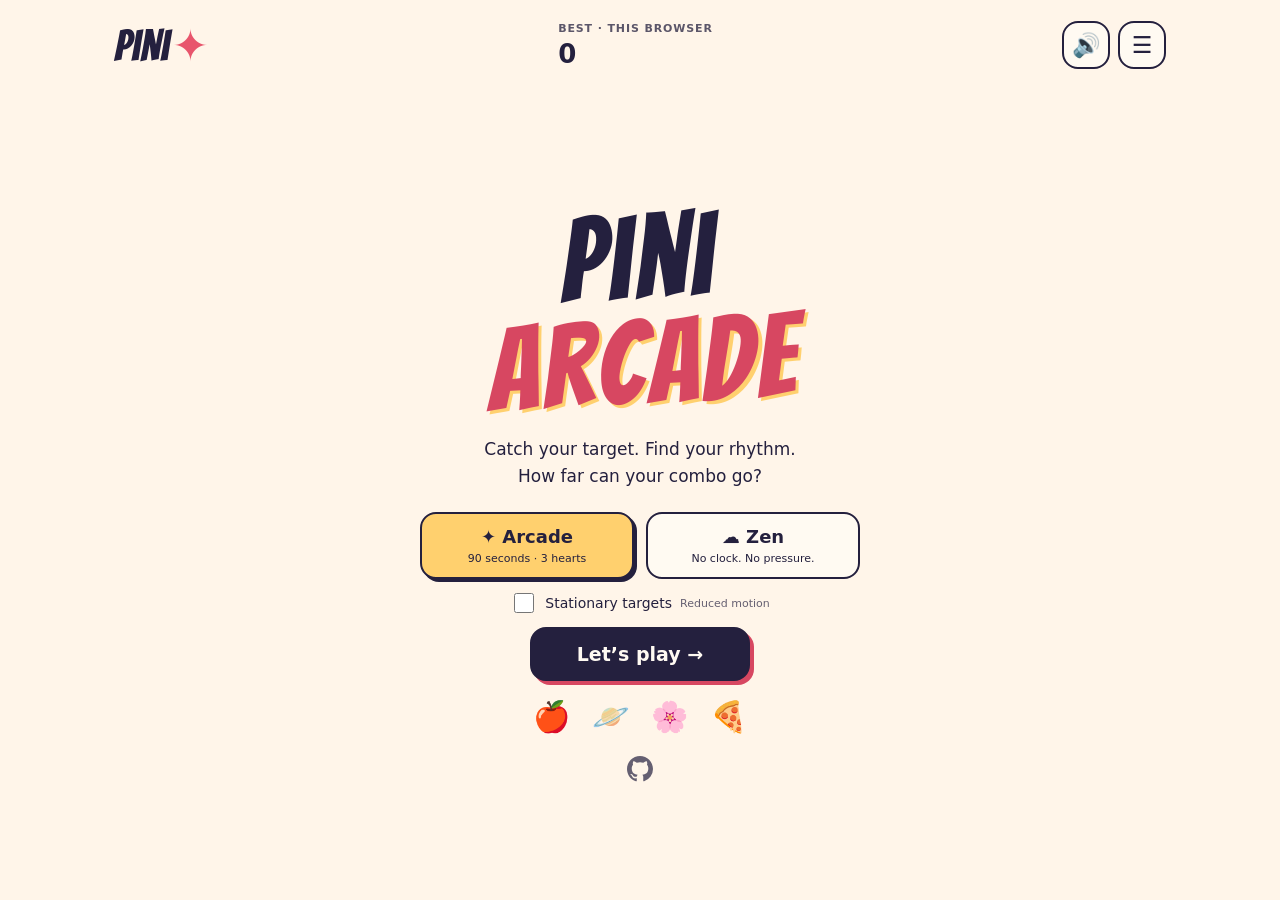
==== index.html @ e1511956 "Show a turning 3D trophy for a global top-three finish Saving a score that lands #1, #2 or #3 on the" ====
<!doctype html>
<html lang="en">
  <head>
    <meta charset="UTF-8" />
    <meta name="viewport" content="width=device-width, initial-scale=1.0" />
    <title>Pini Arcade · Free 90-second emoji arcade game</title>
    <meta name="description" content="Pini Arcade is a free 90-second emoji arcade game in your browser. Catch the right emoji, dodge decoys, build combos, trigger Fever and climb the global leaderboard." />
    <link rel="canonical" href="https://semina.be/" />
    <meta name="robots" content="index, follow" />
    <meta name="theme-color" content="#fff5e9" />
    <meta name="color-scheme" content="light" />
    <meta name="application-name" content="Pini Arcade" />
    <meta name="apple-mobile-web-app-title" content="Pini" />
    <link rel="icon" href="favicon.ico" sizes="48x48" />
    <link rel="icon" href="favicon.svg" type="image/svg+xml" />
    <link rel="icon" href="favicon-32x32.png" type="image/png" sizes="32x32" />
    <link rel="apple-touch-icon" href="apple-touch-icon.png" />
    <link rel="manifest" href="site.webmanifest" />
    <link rel="preconnect" href="https://fonts.googleapis.com" />
    <link rel="preconnect" href="https://fonts.gstatic.com" crossorigin />
    <link
      href="https://fonts.googleapis.com/css2?family=Bangers&display=swap"
      rel="stylesheet"
    />
    <link
      href="https://fonts.googleapis.com/css2?family=Material+Symbols+Rounded&display=block"
      rel="stylesheet"
    />
    <meta property="og:type" content="website" />
    <meta property="og:site_name" content="Pini Arcade" />
    <meta property="og:locale" content="en_US" />
    <meta property="og:url" content="https://semina.be/" />
    <meta property="og:title" content="Pini Arcade · Catch, combo, go Fever!" />
    <meta property="og:description" content="Catch the right emoji, build your combo and chase the global leaderboard in a 90-second browser arcade game." />
    <meta property="og:image" content="https://semina.be/og-image.png" />
    <meta property="og:image:secure_url" content="https://semina.be/og-image.png" />
    <meta property="og:image:type" content="image/png" />
    <meta property="og:image:width" content="1200" />
    <meta property="og:image:height" content="630" />
    <meta property="og:image:alt" content="Pini Arcade title card: Catch your target. Find your rhythm. How far can your combo go?" />
    <meta name="twitter:card" content="summary_large_image" />
    <meta name="twitter:title" content="Pini Arcade · Catch, combo, go Fever!" />
    <meta name="twitter:description" content="Catch the right emoji, build your combo and chase the global leaderboard in a 90-second browser arcade game." />
    <meta name="twitter:image" content="https://semina.be/og-image.png" />
    <meta name="twitter:image:alt" content="Pini Arcade title card: Catch your target. Find your rhythm. How far can your combo go?" />
    <script type="application/ld+json">
      {
        "@context": "https://schema.org",
        "@type": "VideoGame",
        "name": "Pini Arcade",
        "url": "https://semina.be/",
        "image": "https://semina.be/og-image.png",
        "description": "Pini Arcade is a free 90-second emoji arcade game in your browser. Catch the right emoji, dodge decoys, build combos, trigger Fever and climb the global leaderboard.",
        "genre": "Arcade",
        "gamePlatform": "Web browser",
        "applicationCategory": "Game",
        "operatingSystem": "Any",
        "inLanguage": "en",
        "isAccessibleForFree": true,
        "offers": { "@type": "Offer", "price": "0", "priceCurrency": "EUR" },
        "codeRepository": "https://github.com/atlesque/semina-be"
      }
    </script>
    <link rel="stylesheet" href="styles/game.css" />
  </head>
  <body class="home-screen">
    <canvas id="audio-glow" aria-hidden="true"></canvas>
    <header class="hud">
      <a class="brand" href="#" id="brand" aria-label="Pini title">Pini<span>✦</span></a>
      <div class="stat run-stat"><small>Score</small><strong id="score">0</strong></div>
      <div class="stat"><small>Best · this browser</small><strong id="best">0</strong></div>
      <div class="stat run-stat"><small id="time-label">Time</small><strong id="timer">1:30</strong></div>
      <div class="stat hearts run-stat"><small>Lives</small><strong id="hearts" aria-label="3 hearts">♥ ♥ ♥</strong></div>
      <div class="hud-buttons">
        <button id="sound-toggle" class="icon-button" aria-label="Mute sound" aria-pressed="false">🔊</button>
        <button id="menu-button" class="icon-button" aria-label="Pause and open menu" aria-controls="game-menu" aria-expanded="false">☰</button>
      </div>
    </header>

    <main>
      <section id="title-screen" class="screen title-screen" aria-labelledby="title">
        <h1 id="title">Pini<span>Arcade</span></h1>
        <p class="intro">Catch your target. Find your rhythm.<br>How far can your combo go?</p>
        <div class="mode-picker" role="group" aria-label="Game mode">
          <button id="arcade-mode" aria-pressed="true">✦ Arcade <small>90 seconds · 3 hearts</small></button>
          <button id="zen-mode" aria-pressed="false">☁ Zen <small>No clock. No pressure.</small></button>
        </div>
        <label class="toggle"><input id="stationary" type="checkbox"> Stationary targets <span>Reduced motion</span></label>
        <button id="play" class="primary">Let’s play →</button>
        <div class="title-emojis" aria-hidden="true"><span>🍎</span><span>🪐</span><span>🌸</span><span>🍕</span></div>
        <a class="repo-link" href="https://github.com/atlesque/semina-be" target="_blank" rel="noopener noreferrer" aria-label="View source on GitHub (opens in a new tab)" title="View source on GitHub">
          <svg viewBox="0 0 16 16" width="26" height="26" aria-hidden="true" focusable="false"><path fill="currentColor" d="M8 0C3.58 0 0 3.58 0 8c0 3.54 2.29 6.53 5.47 7.59.4.07.55-.17.55-.38 0-.19-.01-.82-.01-1.49-2.01.37-2.53-.49-2.69-.94-.09-.23-.48-.94-.82-1.13-.28-.15-.68-.52-.01-.53.63-.01 1.08.58 1.23.82.72 1.21 1.87.87 2.33.66.07-.52.28-.87.51-1.07-1.78-.2-3.64-.89-3.64-3.95 0-.87.31-1.59.82-2.15-.08-.2-.36-1.02.08-2.12 0 0 .67-.21 2.2.82a7.6 7.6 0 0 1 4 0c1.53-1.04 2.2-.82 2.2-.82.44 1.1.16 1.92.08 2.12.51.56.82 1.27.82 2.15 0 3.07-1.87 3.75-3.65 3.95.29.25.54.73.54 1.48 0 1.07-.01 1.93-.01 2.2 0 .21.15.46.55.38A8.01 8.01 0 0 0 16 8c0-4.42-3.58-8-8-8z"/></svg>
        </a>
      </section>

      <section id="game-screen" hidden aria-label="Game">
        <div class="target-panel">
          <div class="wave-line"><span id="wave-label">Wave 1 / 6</span><span id="wave-goal">Goal: 0 / 8 · +500</span></div>
          <div class="target-word"><span id="target-emoji" aria-hidden="true">🍎</span><h2 id="wordmark">Applini</h2></div>
          <p id="instruction">Catch 🍎. Avoid the others.</p>
          <div class="combo-row"><strong id="combo">0 combo · ×1</strong><span id="fever-label">Fever 0 / 20</span></div>
          <progress id="fever-meter" max="20" value="0" aria-label="Fever charge"></progress>
        </div>
        <div id="playfield" aria-label="Emoji playfield"><div class="field-streaks" aria-hidden="true"></div><div class="field-aura" aria-hidden="true"></div></div>
        <div class="catch-controls" role="group" aria-label="Stationary catch controls; keyboard keys 1 to 4">
          <button data-lane="0" aria-label="Catch lane 1"><span class="lane-emoji">—</span><small>1</small></button>
          <button data-lane="1" aria-label="Catch lane 2"><span class="lane-emoji">—</span><small>2</small></button>
          <button data-lane="2" aria-label="Catch lane 3"><span class="lane-emoji">—</span><small>3</small></button>
          <button data-lane="3" aria-label="Catch lane 4"><span class="lane-emoji">—</span><small>4</small></button>
        </div>
        <div id="announcement" class="announcement" hidden></div>
        <div id="feedback" class="feedback" hidden></div>
      </section>

      <section id="results-screen" class="screen results-screen" hidden aria-labelledby="result-title">
        <div class="eyebrow" id="result-title">Nice run!</div>
        <h2 id="final-score">0</h2>
        <p id="personal-best">Personal best: 0</p>
        <figure id="trophy" class="trophy" hidden>
          <canvas id="trophy-canvas" role="img" aria-label="Trophy"></canvas>
          <figcaption id="trophy-caption"></figcaption>
        </figure>
        <form id="score-form" class="score-form" novalidate>
          <label for="player-name">Name for the leaderboard <small>Letters and digits, up to 12</small></label>
          <div class="score-form-row">
            <input id="player-name" name="name" type="text" inputmode="text" maxlength="12" pattern="[A-Za-z0-9]{1,12}" autocomplete="nickname" autocapitalize="off" spellcheck="false" required aria-describedby="score-form-error">
            <button id="submit-score" type="submit" class="secondary">Save score</button>
          </div>
          <p id="score-form-error" class="score-form-status error" role="alert"></p>
        </form>
        <p id="score-form-status" class="score-form-status" role="status"></p>
        <button id="retry" class="primary">Play again →</button>
        <div id="leaderboards" class="leaderboards" aria-label="Leaderboards">
          <section aria-labelledby="local-board-title">
            <h3 id="local-board-title">This browser</h3>
            <ol id="local-board" class="board"></ol>
          </section>
          <section aria-labelledby="global-board-title">
            <h3 id="global-board-title">Global</h3>
            <ol id="global-board" class="board"></ol>
          </section>
        </div>
        <dl class="results-stats hide-when-saved">
          <div><dt>Best combo</dt><dd id="result-combo">0</dd></div>
          <div><dt>Waves completed</dt><dd id="result-waves">0 / 6</dd></div>
          <div><dt>Correct catches</dt><dd id="result-catches">0</dd></div>
          <div><dt>Mistakes</dt><dd id="result-mistakes">0</dd></div>
        </dl>
        <button id="result-home" class="secondary hide-when-saved">Back to title</button>
        <p class="record-note hide-when-saved" id="result-record-note">Records belong to this browser.</p>
      </section>
    </main>

    <dialog id="game-menu" aria-labelledby="menu-title">
      <div class="menu-card">
        <h2 id="menu-title">Take a breather</h2>
        <p id="pause-note">Gameplay is paused.</p>
        <button id="resume" class="primary">Resume →</button>
        <div class="sound-settings">
          <label class="toggle"><input id="music-enabled" type="checkbox" checked> Music</label>
          <label class="toggle"><input id="effects-enabled" type="checkbox" checked> Sound effects</label>
        </div>
        <div id="audio-player">
          <audio id="background-music" src="audio/pini-arcade-theme.mp3" preload="none" loop controls aria-label="Background music"></audio>
          <p class="eyebrow">Pick your soundtrack</p>
          <div id="playlist-menu" aria-label="Playlist"></div>
        </div>
        <button id="restart" class="secondary">Restart run</button>
        <button id="return-title" class="secondary">Title &amp; mode selection</button>
      </div>
    </dialog>
    <div id="damage-flash" class="damage-flash" aria-hidden="true"></div>
    <div id="live-events" class="sr-only" role="status" aria-live="polite" aria-atomic="true"></div>
    <script src="scripts/words.js"></script>
    <script src="scripts/game-engine.js"></script>
    <script src="scripts/leaderboard.js"></script>
    <script src="scripts/trophy.js"></script>
    <script src="scripts/audio-visualizer.js"></script>
    <script src="scripts/audio-player.js"></script>
    <script src="scripts/game.js"></script>
  </body>
</html>
---- styles/game.css ----
* { box-sizing: border-box; }
:root { color-scheme: light; font-family: system-ui, sans-serif; color: #24203e; background: #fff5e9; }
body { margin: 0; height: 100dvh; min-height: 480px; overflow: hidden; background: #fff5e9; transition: background-color .5s; }
button, input { font: inherit; }
button, a, input { -webkit-tap-highlight-color: transparent; }
button { min-height: 48px; cursor: pointer; border: 2px solid #24203e; border-radius: 16px; color: inherit; background: #fffaf2; font-weight: 750; touch-action: manipulation; }
button:hover { background: #ffe4b6; }
button:focus-visible, a:focus-visible, input:focus-visible { outline: 3px solid #5647df; outline-offset: 4px; }
[hidden] { display: none !important; }
#audio-glow { position: fixed; inset: 0; width: 100%; height: 100%; pointer-events: none; opacity: .2; }
.hud { position: relative; z-index: 2; height: 90px; max-width: 1100px; margin: auto; display: flex; align-items: center; justify-content: space-between; gap: 16px; padding: max(12px, env(safe-area-inset-top)) 24px 12px; }
.brand { font: 44px 'Bangers', Impact, sans-serif; color: inherit; text-decoration: none; }
.brand span { color: #e8556c; padding-left: 3px; }
.stat small { display: block; font-size: 11px; font-weight: 750; text-transform: uppercase; letter-spacing: .08em; opacity: .75; }
.home-screen .run-stat { display: none; }
.stat strong { display: block; margin-top: 4px; font-size: 26px; font-variant-numeric: tabular-nums; }
.hearts strong { color: #ca3255; font-size: 22px; }
.icon-button { width: 48px; flex-shrink: 0; font-size: 23px; }
.hud-buttons { display: flex; gap: 8px; flex-shrink: 0; }
main { position: relative; height: calc(100% - 90px); }
.screen { position: absolute; inset: 0; display: flex; align-items: center; justify-content: safe center; flex-direction: column; padding: 12px 24px 28px; text-align: center; overflow: auto; }
.screen > * { flex-shrink: 0; }
.eyebrow { font-size: 12px; text-transform: uppercase; letter-spacing: .18em; font-weight: 800; }
.title-screen h1 { font: clamp(64px, 13vh, 120px)/.9 'Bangers', Impact, sans-serif; letter-spacing: .025em; margin: 20px 0; transform: rotate(-3deg); }
.title-screen h1 span { display: block; color: #d74761; text-shadow: 3px 3px #ffd06e; }
.intro { font-size: 17px; line-height: 1.6; margin: 0 0 22px; }
.mode-picker { display: flex; gap: 12px; width: min(100%, 440px); }
.mode-picker button { flex: 1; padding: 12px 6px; font-size: 18px; }
.mode-picker small { display: block; font-size: 11px; margin-top: 5px; font-weight: 500; }
.mode-picker [aria-pressed=true] { background: #ffd06e; box-shadow: 3px 3px #24203e; }
.toggle { display: flex; align-items: center; justify-content: center; gap: 8px; min-height: 48px; font-size: 14px; cursor: pointer; }
.toggle input { accent-color: #5647df; width: 20px; height: 20px; }
.toggle span { font-size: 11px; opacity: .7; }
.primary { padding: 14px 28px; background: #24203e; color: #fffaf2; font-size: 19px; box-shadow: 4px 4px #d74761; min-width: 220px; }
.primary:hover { background: #443766; }
.secondary { padding: 10px 18px; background: transparent; }
.hint { font-size: 12px; line-height: 1.7; max-width: 430px; margin: 20px 0 10px; }
.record-note { max-width: 420px; font-size: 11px; line-height: 1.6; opacity: .7; }
.title-emojis { display: flex; justify-content: center; gap: 22px; margin-top: 18px; font-size: 30px; }
.repo-link { display: inline-flex; margin-top: 16px; padding: 6px; border-radius: 50%; color: inherit; opacity: .7; transition: opacity .15s, transform .15s; }
.repo-link:hover, .repo-link:focus-visible { opacity: 1; transform: scale(1.1); }
#game-screen { height: 100%; max-width: 850px; margin: auto; position: relative; display: flex; flex-direction: column; }
.target-panel { z-index: 1; padding: 8px 24px 14px; text-align: center; flex-shrink: 0; }
.wave-line, .combo-row { display: flex; justify-content: space-between; align-items: center; gap: 8px; font-size: 12px; }
.wave-line { text-transform: uppercase; font-size: 11px; letter-spacing: .06em; font-weight: 700; }
#wordmark { font: clamp(28px, 6vw, 62px)/1 'Bangers', Impact, sans-serif; margin: 10px 0 6px; letter-spacing: .03em; overflow-wrap: anywhere; }
.target-word { display: flex; gap: 12px; align-items: center; justify-content: center; }
#target-emoji { font-size: 38px; flex-shrink: 0; }
.target-word h2 { min-width: 0; }
#instruction { font-size: 17px; margin: 0 0 14px; font-weight: 700; }
#combo { transition: color .2s; }
#combo.hot { color: #a32251; }
#fever-meter { display: block; width: 100%; height: 10px; margin-top: 8px; border: 0; border-radius: 10px; overflow: hidden; accent-color: #ae366f; }
progress::-webkit-progress-bar { background: #24203e20; }
progress::-webkit-progress-value { background: #ae366f; border-radius: 10px; }
progress::-moz-progress-bar { background: #ae366f; }
#playfield { position: relative; flex: 1; min-height: 100px; margin: 0 16px; overflow: hidden; border: 2px solid #24203e22; border-radius: 24px; background: #ffffff38; }
#playfield::before { content: ''; position: absolute; inset: 0; background: repeating-linear-gradient(90deg, transparent 0, transparent calc(25% - 1px), #24203e0c calc(25% - 1px), #24203e0c 25%); pointer-events: none; }
.game-object { position: absolute; top: 0; z-index: 2; width: 58px; height: 58px; font-size: 32px; padding: 0; border-radius: 50%; background: #fffaf2e8; border-color: #24203e44; box-shadow: 0 3px 0 #24203e18; transform: translateX(-50%); will-change: transform; animation: spawn .3s cubic-bezier(.3, 1.6, .5, 1) both; transition: border-color .15s, box-shadow .15s; }
.game-object.in-zone { border-color: #24203e; box-shadow: 0 0 0 4px #ffd06e99, 0 3px 0 #24203e30; }
.game-object.bomb { border: 3px dashed #a52341; background: #ffe0e4; }
.game-object.bomb::after { content: 'Avoid'; position: absolute; bottom: -3px; left: 0; width: 100%; font: 9px system-ui; font-weight: 800; color: #a52341; }
.fever .game-object.target { border-color: #b22d6e; box-shadow: 0 0 0 4px #ffd06e, 0 4px 0 #b22d6e; }
.fever #wordmark { color: #a32251; text-shadow: 2px 2px #ffd06e; }
.catch-controls { display: flex; gap: 12px; padding: 12px 16px max(16px, env(safe-area-inset-bottom)); flex-shrink: 0; }
.catch-controls button { flex: 1 1 0; min-width: 0; display: flex; align-items: center; justify-content: center; gap: 10px; height: 58px; background: #fffaf2cc; }
.catch-controls button.ready { background: #ffd06e; border-color: #24203e; transform: translateY(-2px); box-shadow: 0 4px 0 #24203e33; }
.lane-emoji { font-size: 27px; }
/* Lane buttons reach an emoji once its bottom edge enters this strip. */
#playfield::after { content: ''; position: absolute; inset: auto 0 0; height: 74px; border-top: 2px dashed #24203e2e; background: linear-gradient(transparent, #ffd06e40); pointer-events: none; }
body.stationary #playfield::after { display: none; }
.catch-controls small { font-size: 12px; border: 1px solid #24203e55; border-radius: 5px; padding: 1px 5px; }
.announcement { position: absolute; inset: 0; z-index: 4; display: flex; flex-direction: column; align-items: center; justify-content: center; text-align: center; background: #fff5e9ec; font: 40px 'Bangers', Impact, sans-serif; padding: 24px; border-radius: 24px; }
.announcement small { font: 16px/1.7 system-ui; display: block; margin-top: 14px; }
.announcement button { margin-top: 20px; }
.feedback { position: absolute; z-index: 3; top: 40%; left: 50%; transform: translateX(-50%); pointer-events: none; white-space: nowrap; background: #24203e; color: #fffaf2; border-radius: 12px; padding: 10px 16px; font-weight: 800; }
.points { position: absolute; z-index: 5; color: #742b69; font-weight: 900; font-size: 20px; pointer-events: none; transform: translate(-50%, -50%); white-space: nowrap; animation: points-rise .75s ease-out forwards; }
.particle { position: absolute; z-index: 4; pointer-events: none; font-size: 18px; transform: translate(-50%, -50%); animation: burst .65s cubic-bezier(.2, .7, .4, 1) forwards; }
.pulse { animation: pulse .35s ease-out; }
@keyframes pulse { 50% { transform: scale(1.07); } }
body.paused *, body.paused *::before, body.paused *::after { animation-play-state: paused !important; }
body.paused #audio-glow { visibility: hidden; }
/* Overlays and toasts animate in while the simulation is held. */
body.paused .announcement.enter, body.paused .announcement.enter > *, body.paused #wordmark.enter, body.paused .feedback.pop,
body.paused .results-screen h2, body.paused .trophy { animation-play-state: running !important; }
.results-screen h2 { font: clamp(70px, 15vw, 120px) 'Bangers', Impact, sans-serif; margin: 10px 0; }
.results-screen > p { margin: 0 0 24px; }
.results-stats { width: min(100%, 400px); display: grid; grid-template-columns: 1fr 1fr; gap: 24px; margin: 32px 0; }
.results-stats dt { font-size: 12px; opacity: .7; }
.results-stats dd { font-size: 26px; font-weight: 800; margin: 6px 0 0; }
.results-screen .record-note { margin-top: 18px; }
.score-form { width: min(100%, 400px); margin: 0 0 20px; text-align: left; }
.score-form label { display: block; font-size: 13px; font-weight: 750; margin-bottom: 6px; }
.score-form label small { font-weight: 500; opacity: .7; }
.score-form-row { display: flex; gap: 8px; }
.score-form input { flex: 1; min-width: 0; min-height: 48px; padding: 0 14px; border: 2px solid #24203e; border-radius: 16px; background: #fffaf2; color: inherit; font-size: 18px; font-weight: 700; }
.score-form-status { margin: 6px 0 0; font-size: 13px; }
.score-form-status:empty { display: none; }
.results-screen > .score-form-status { margin: 0 0 20px; font-weight: 700; }
.results-screen.saved .hide-when-saved { display: none; }
/* Global top three: a turning 3D trophy drawn by scripts/trophy.js. */
.trophy { --glow: #ffd06e; position: relative; margin: -8px 0 16px; display: flex; flex-direction: column; align-items: center; }
.trophy.silver { --glow: #cfd6e6; }
.trophy.bronze { --glow: #e9a46a; }
.trophy::before { content: ''; position: absolute; top: 4%; left: 50%; width: 92%; aspect-ratio: 1; transform: translateX(-50%); border-radius: 50%; background: radial-gradient(closest-side, var(--glow), transparent); opacity: .75; pointer-events: none; }
.trophy canvas { position: relative; width: clamp(130px, 34vw, 180px); aspect-ratio: 9 / 10; }
.trophy figcaption { position: relative; margin-top: 4px; font: 22px 'Bangers', Impact, sans-serif; letter-spacing: .04em; }
.trophy:not([hidden]) { animation: word-in .6s cubic-bezier(.2, 1.5, .5, 1); }
.trophy.flat canvas { display: none; }
.trophy.flat figcaption::before { content: '🏆 '; }
.score-form-status.error { color: #a52341; font-weight: 700; }
.leaderboards { width: min(100%, 520px); display: grid; grid-template-columns: 1fr 1fr; gap: 16px; margin-top: 28px; text-align: left; }
.leaderboards h3 { margin: 0 0 8px; font-size: 12px; text-transform: uppercase; letter-spacing: .12em; }
.board { margin: 0; padding: 8px 10px; list-style: none; counter-reset: rank; border: 2px solid #24203e22; border-radius: 16px; background: #ffffff60; font-size: 14px; font-variant-numeric: tabular-nums; }
.board li { display: flex; align-items: baseline; gap: 6px; padding: 3px 0; counter-increment: rank; }
.board li::before { content: counter(rank) "."; min-width: 2.2ch; text-align: right; opacity: .7; }
.board li span { flex: 1; min-width: 0; overflow-wrap: anywhere; }
.board .mine { color: #a32251; font-weight: 800; }
.board .board-empty { opacity: .7; font-size: 13px; }
.board .board-empty::before { content: none; }
dialog { border: 2px solid #24203e; border-radius: 24px; color: #24203e; background: #fff5e9; width: min(420px, calc(100% - 32px)); max-height: calc(100dvh - 32px); padding: 24px; }
dialog::backdrop { background: #24203e80; backdrop-filter: blur(5px); }
.menu-card { display: flex; flex-direction: column; gap: 14px; text-align: center; }
.menu-card h2 { font: 36px 'Bangers', Impact, sans-serif; margin: 0; }
.menu-card p { margin: 0; font-size: 12px; }
.sound-settings { display: flex; justify-content: space-around; }
audio { width: 100%; height: 40px; margin-bottom: 14px; }
#playlist-menu { display: flex; flex-wrap: wrap; gap: 8px; margin-top: 10px; }
#playlist-menu button { flex: 1 1 140px; font-size: 12px; padding: 8px; }
#playlist-menu [aria-current=true] { background: #ffd06e; }
.sr-only { position: absolute; width: 1px; height: 1px; padding: 0; margin: -1px; overflow: hidden; clip-path: inset(50%); white-space: nowrap; border: 0; }
@media (max-width: 600px) {
  .hud { height: 82px; gap: 8px; padding: max(10px, env(safe-area-inset-top)) 12px 8px; }
  .brand { font-size: 30px; }
  .brand span { display: none; }
  .stat small { font-size: 8px; letter-spacing: 0; }
  .stat strong { font-size: 20px; }
  .hearts strong { font-size: 14px; white-space: nowrap; }
  main { height: calc(100% - 82px); }
  .target-panel { padding: 8px 16px 12px; }
  .catch-controls { gap: 8px; }
  .catch-controls button { gap: 5px; }
  .title-screen h1 { margin: 16px 0; }
  .intro { font-size: 14px; margin-bottom: 16px; }
  .title-emojis { display: none; }
  .hint { margin-top: 16px; }
  .leaderboards { gap: 8px; }
  .board { padding: 6px; font-size: 12px; }
  .board li { gap: 4px; }
}
@media (max-height: 650px) {
  .title-screen { justify-content: flex-start; }
  .title-screen h1 { font-size: 60px; margin: 12px 0; }
  .intro { margin-bottom: 12px; }
  .title-emojis { display: none; }
  #wordmark { font-size: 28px; margin: 6px 0; }
  #instruction { font-size: 14px; margin-bottom: 8px; }
  .results-screen { justify-content: flex-start; }
}
@media (prefers-reduced-motion: reduce) {
  *, *::before, *::after { animation: none !important; transition: none !important; }
  #audio-glow { display: none; }
}
@media (max-height: 480px) {
  body { min-height: 0; }
  .hud { height: 64px; padding-block: 8px; }
  main { height: calc(100% - 64px); }
  .target-panel { padding-block: 2px 6px; }
  #wordmark { font-size: 26px; margin: 3px 0; }
  #target-emoji { font-size: 26px; }
  #instruction { margin-bottom: 4px; }
  #playfield { min-height: 64px; }
  .catch-controls { padding-block: 6px; }
  .catch-controls button { height: 48px; }
}
body.stationary #audio-glow { display: none; }
body.stationary .pulse { animation: none; }

/* ---- Motion and feedback layer. Transform and opacity only, so it stays cheap on phones. ---- */
.points.x2 { color: #5647df; font-size: 22px; }
.points.x3 { color: #c2410c; font-size: 25px; }
.points.x4 { color: #b22d6e; font-size: 28px; text-shadow: 2px 2px #ffd06e; }
.points.fever { color: #b22d6e; font-size: 30px; text-shadow: 2px 2px #ffd06e, -1px -1px #fffaf2; }
@keyframes points-rise {
  0% { opacity: 0; transform: translate(-50%, -50%) scale(.5); }
  18% { opacity: 1; transform: translate(-50%, -60%) scale(1.25); }
  35% { transform: translate(-50%, -75%) scale(1); }
  100% { opacity: 0; transform: translate(-50%, -190%) scale(.95); }
}
@keyframes burst {
  0% { opacity: 1; transform: translate(-50%, -50%) scale(.4); }
  45% { opacity: 1; transform: translate(calc(-50% + var(--dx) * .8), calc(-50% + var(--dy) * .8)) scale(1.1) rotate(calc(var(--rot) * .6)); }
  100% { opacity: 0; transform: translate(calc(-50% + var(--dx)), calc(-50% + var(--dy) + 28px)) scale(.7) rotate(var(--rot)); }
}
.catch-ring { position: absolute; z-index: 3; width: 58px; height: 58px; border: 3px solid #ffd06e; border-radius: 50%; pointer-events: none; transform: translate(-50%, -50%) scale(.7); animation: ring .45s ease-out forwards; }
.fever .catch-ring { border-color: #e8556c; }
@keyframes ring { to { opacity: 0; transform: translate(-50%, -50%) scale(2); } }
@keyframes spawn { from { scale: .2; opacity: 0; } to { scale: 1; opacity: 1; } }

/* Lane streaks drift faster each wave to sell the rising pace. */
#playfield { --tempo: 2.4s; --intensity: .25; }
.field-streaks { position: absolute; inset: -160px 0 0; pointer-events: none; opacity: var(--intensity); transition: opacity .6s;
  background:
    linear-gradient(transparent 0 70%, #24203e1f 70%) 12.5% 0 / 2px 160px repeat-y,
    linear-gradient(transparent 0 70%, #24203e1f 70%) 37.5% 60px / 2px 160px repeat-y,
    linear-gradient(transparent 0 70%, #24203e1f 70%) 62.5% 20px / 2px 160px repeat-y,
    linear-gradient(transparent 0 70%, #24203e1f 70%) 87.5% 100px / 2px 160px repeat-y;
  animation: streaks var(--tempo) linear infinite; will-change: transform; }
@keyframes streaks { to { transform: translateY(160px); } }
.fever .field-streaks { opacity: .75; animation-duration: calc(var(--tempo) * .55);
  background:
    linear-gradient(transparent 0 60%, #e8556c40 60%) 12.5% 0 / 3px 160px repeat-y,
    linear-gradient(transparent 0 60%, #e8556c40 60%) 37.5% 60px / 3px 160px repeat-y,
    linear-gradient(transparent 0 60%, #e8556c40 60%) 62.5% 20px / 3px 160px repeat-y,
    linear-gradient(transparent 0 60%, #e8556c40 60%) 87.5% 100px / 3px 160px repeat-y; }
.field-aura { position: absolute; inset: 0; border-radius: 22px; pointer-events: none; opacity: 0; box-shadow: inset 0 0 0 3px #ffd06e, inset 0 0 46px #e8556c55; transition: opacity .4s; }
.fever .field-aura { animation: aura .9s ease-in-out infinite alternate; }
@keyframes aura { from { opacity: .35; } to { opacity: 1; } }
.fever #playfield { background: #fff3f6aa; }
body.stationary .field-streaks { display: none; }

/* Hits and misses */
.damage-flash { position: fixed; inset: 0; z-index: 6; pointer-events: none; opacity: 0; background: radial-gradient(ellipse at center, transparent 55%, #e8556c70 100%); }
.damage-flash.on { animation: flash .5s ease-out; }
@keyframes flash { from { opacity: 1; } to { opacity: 0; } }
#game-screen.shake { animation: shake .32s cubic-bezier(.36, .07, .19, .97); }
@keyframes shake {
  20% { transform: translate3d(-6px, 2px, 0); }
  40% { transform: translate3d(5px, -2px, 0); }
  60% { transform: translate3d(-3px, 1px, 0); }
  80% { transform: translate3d(2px, 0, 0); }
}
#combo { display: inline-block; }
#combo.bump, #score.bump { animation: bump .22s ease-out; }
@keyframes bump { 40% { transform: scale(1.18); } }
#combo.dropped { animation: drop .4s ease-out; color: #8a8496; }
@keyframes drop { 25% { transform: translateX(-4px) rotate(-3deg); } 50% { transform: translateX(4px) rotate(2deg); } 75% { transform: translateX(-2px); } }
.feedback.pop { animation: feedback-pop .3s cubic-bezier(.3, 1.6, .5, 1); }
@keyframes feedback-pop { from { opacity: 0; transform: translateX(-50%) translateY(8px) scale(.85); } }
.announcement.enter > * , .announcement.enter { animation: announce-in .4s cubic-bezier(.2, 1.4, .5, 1); }
@keyframes announce-in { from { opacity: 0; transform: scale(.88); } }
#wordmark.enter { animation: word-in .45s cubic-bezier(.2, 1.5, .5, 1); }
@keyframes word-in { from { opacity: 0; transform: translateY(-10px) scale(.9); } }
#target-emoji { display: inline-block; animation: bob 2.4s ease-in-out infinite; }
.fever #target-emoji { animation-duration: .7s; }
@keyframes bob { 50% { transform: translateY(-4px) rotate(-4deg); } }
.fever #fever-meter { animation: meter .6s ease-in-out infinite alternate; }
@keyframes meter { to { opacity: .65; } }

/* Ready lanes glow; the clock and last heart warn without words. */
.catch-controls button { position: relative; }
.catch-controls button::after { content: ''; position: absolute; inset: -4px; border-radius: 18px; box-shadow: 0 0 0 3px #ffd06e, 0 0 16px #ffd06e; opacity: 0; pointer-events: none; }
.catch-controls button.ready::after { animation: ready .7s ease-in-out infinite alternate; }
@keyframes ready { from { opacity: .2; } to { opacity: .8; } }
.stat.urgent strong { color: #ca3255; animation: tick 1s ease-in-out infinite; }
@keyframes tick { 0%, 100% { transform: scale(1); } 15% { transform: scale(1.15); } }
.hearts.critical strong { animation: heartbeat 1.1s ease-in-out infinite; }
@keyframes heartbeat { 0%, 40%, 100% { transform: scale(1); } 10%, 30% { transform: scale(1.18); } }
.hearts.hit strong { animation: drop .4s ease-out; }
.stat strong { transform-origin: left center; }

/* Title screen breathes a little. */
.title-screen h1 { animation: float 4s ease-in-out infinite; }
@keyframes float { 50% { transform: rotate(-2deg) translateY(-6px); } }
.title-emojis span { display: inline-block; animation: bob 2.6s ease-in-out infinite; }
.title-emojis span:nth-child(2) { animation-delay: -.6s; }
.title-emojis span:nth-child(3) { animation-delay: -1.3s; }
.title-emojis span:nth-child(4) { animation-delay: -1.9s; }
#play, #retry { position: relative; overflow: hidden; }
#play::after, #retry::after { content: ''; position: absolute; inset: 0; background: linear-gradient(110deg, transparent 35%, #fffaf255 50%, transparent 65%); transform: translateX(-100%); animation: shine 3.2s ease-in-out infinite; pointer-events: none; }
@keyframes shine { 0%, 55% { transform: translateX(-100%); } 85%, 100% { transform: translateX(100%); } }
.results-screen:not([hidden]) h2 { animation: word-in .5s cubic-bezier(.2, 1.5, .5, 1); }

body.stationary .points { animation: none; }
body.stationary .catch-controls button.ready::after { animation: none; opacity: .6; }
body.stationary #game-screen.shake, body.stationary #target-emoji { animation: none; }
@media (prefers-reduced-motion: reduce) {
  .field-streaks { display: none; }
  .catch-controls button.ready::after, .fever .field-aura { opacity: .6; }
  #play::after, #retry::after { display: none; }
}
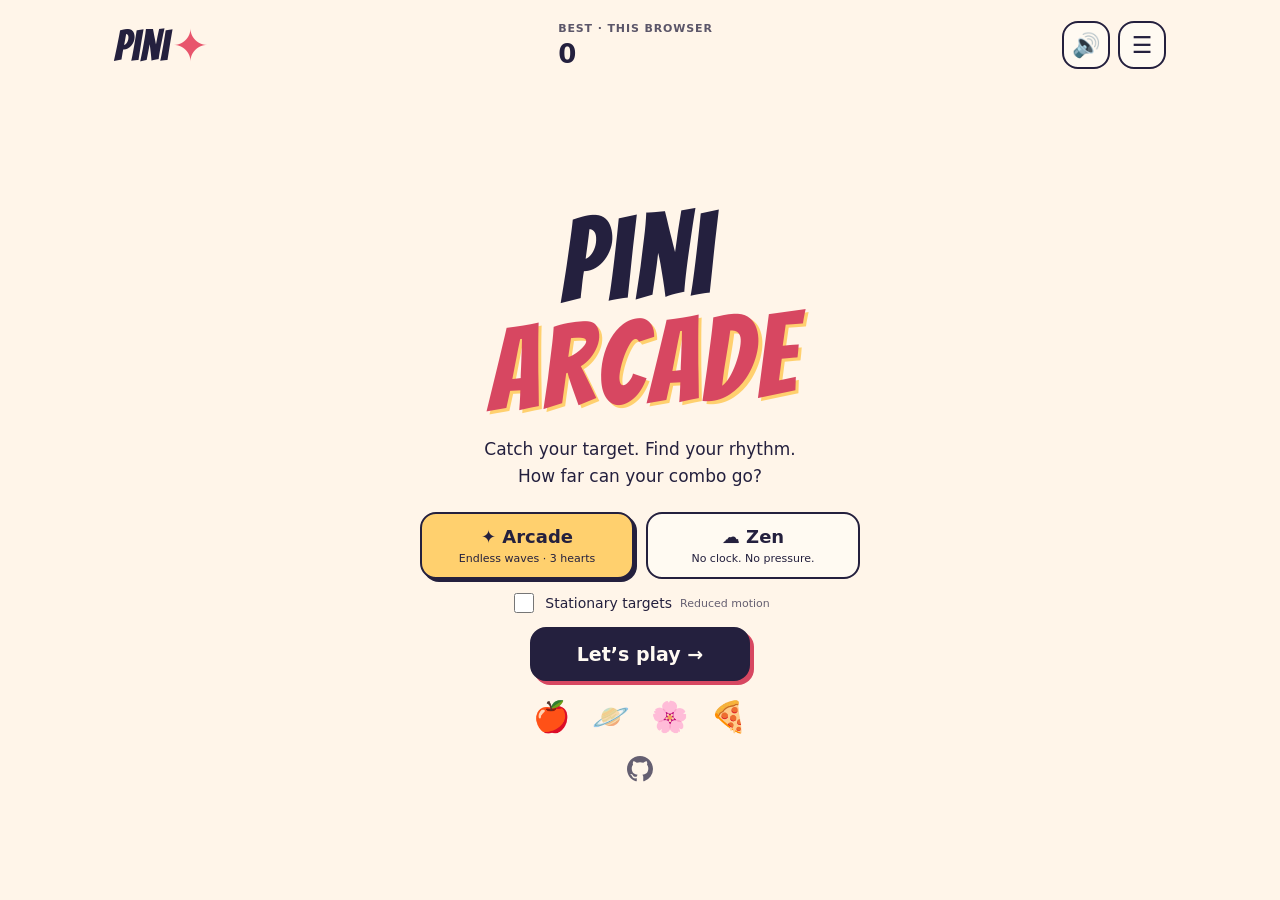
==== commit 1d6a7710: "Make Arcade waves endless After wave 6, waves keep coming: six more ramp toward a fixed ceiling (520" ====
--- a/index.html
+++ b/index.html
@@ -3,8 +3,8 @@
   <head>
     <meta charset="UTF-8" />
     <meta name="viewport" content="width=device-width, initial-scale=1.0" />
-    <title>Pini Arcade · Free 90-second emoji arcade game</title>
-    <meta name="description" content="Pini Arcade is a free 90-second emoji arcade game in your browser. Catch the right emoji, dodge decoys, build combos, trigger Fever and climb the global leaderboard." />
+    <title>Pini Arcade · Free endless emoji arcade game</title>
+    <meta name="description" content="Pini Arcade is a free endless emoji arcade game in your browser. Catch the right emoji, dodge decoys, build combos, trigger Fever and climb the global leaderboard." />
     <link rel="canonical" href="https://semina.be/" />
     <meta name="robots" content="index, follow" />
     <meta name="theme-color" content="#fff5e9" />
@@ -31,7 +31,7 @@
     <meta property="og:locale" content="en_US" />
     <meta property="og:url" content="https://semina.be/" />
     <meta property="og:title" content="Pini Arcade · Catch, combo, go Fever!" />
-    <meta property="og:description" content="Catch the right emoji, build your combo and chase the global leaderboard in a 90-second browser arcade game." />
+    <meta property="og:description" content="Catch the right emoji, build your combo and chase the global leaderboard in an endless browser arcade game." />
     <meta property="og:image" content="https://semina.be/og-image.png" />
     <meta property="og:image:secure_url" content="https://semina.be/og-image.png" />
     <meta property="og:image:type" content="image/png" />
@@ -40,7 +40,7 @@
     <meta property="og:image:alt" content="Pini Arcade title card: Catch your target. Find your rhythm. How far can your combo go?" />
     <meta name="twitter:card" content="summary_large_image" />
     <meta name="twitter:title" content="Pini Arcade · Catch, combo, go Fever!" />
-    <meta name="twitter:description" content="Catch the right emoji, build your combo and chase the global leaderboard in a 90-second browser arcade game." />
+    <meta name="twitter:description" content="Catch the right emoji, build your combo and chase the global leaderboard in an endless browser arcade game." />
     <meta name="twitter:image" content="https://semina.be/og-image.png" />
     <meta name="twitter:image:alt" content="Pini Arcade title card: Catch your target. Find your rhythm. How far can your combo go?" />
     <script type="application/ld+json">
@@ -50,7 +50,7 @@
         "name": "Pini Arcade",
         "url": "https://semina.be/",
         "image": "https://semina.be/og-image.png",
-        "description": "Pini Arcade is a free 90-second emoji arcade game in your browser. Catch the right emoji, dodge decoys, build combos, trigger Fever and climb the global leaderboard.",
+        "description": "Pini Arcade is a free endless emoji arcade game in your browser. Catch the right emoji, dodge decoys, build combos, trigger Fever and climb the global leaderboard.",
         "genre": "Arcade",
         "gamePlatform": "Web browser",
         "applicationCategory": "Game",
@@ -69,7 +69,7 @@
       <a class="brand" href="#" id="brand" aria-label="Pini title">Pini<span>✦</span></a>
       <div class="stat run-stat"><small>Score</small><strong id="score">0</strong></div>
       <div class="stat"><small>Best · this browser</small><strong id="best">0</strong></div>
-      <div class="stat run-stat"><small id="time-label">Time</small><strong id="timer">1:30</strong></div>
+      <div class="stat run-stat timer-stat"><small id="time-label">Time</small><strong id="timer">0:00</strong></div>
       <div class="stat hearts run-stat"><small>Lives</small><strong id="hearts" aria-label="3 hearts">♥ ♥ ♥</strong></div>
       <div class="hud-buttons">
         <button id="sound-toggle" class="icon-button" aria-label="Mute sound" aria-pressed="false">🔊</button>
@@ -82,7 +82,7 @@
         <h1 id="title">Pini<span>Arcade</span></h1>
         <p class="intro">Catch your target. Find your rhythm.<br>How far can your combo go?</p>
         <div class="mode-picker" role="group" aria-label="Game mode">
-          <button id="arcade-mode" aria-pressed="true">✦ Arcade <small>90 seconds · 3 hearts</small></button>
+          <button id="arcade-mode" aria-pressed="true">✦ Arcade <small>Endless waves · 3 hearts</small></button>
           <button id="zen-mode" aria-pressed="false">☁ Zen <small>No clock. No pressure.</small></button>
         </div>
         <label class="toggle"><input id="stationary" type="checkbox"> Stationary targets <span>Reduced motion</span></label>
@@ -95,7 +95,7 @@
 
       <section id="game-screen" hidden aria-label="Game">
         <div class="target-panel">
-          <div class="wave-line"><span id="wave-label">Wave 1 / 6</span><span id="wave-goal">Goal: 0 / 8 · +500</span></div>
+          <div class="wave-line"><span id="wave-label">Wave 1</span><span id="wave-goal">Goal: 0 / 8 · +500</span></div>
           <div class="target-word"><span id="target-emoji" aria-hidden="true">🍎</span><h2 id="wordmark">Applini</h2></div>
           <p id="instruction">Catch 🍎. Avoid the others.</p>
           <div class="combo-row"><strong id="combo">0 combo · ×1</strong><span id="fever-label">Fever 0 / 20</span></div>
@@ -142,7 +142,7 @@
         </div>
         <dl class="results-stats hide-when-saved">
           <div><dt>Best combo</dt><dd id="result-combo">0</dd></div>
-          <div><dt>Waves completed</dt><dd id="result-waves">0 / 6</dd></div>
+          <div><dt>Waves completed</dt><dd id="result-waves">0</dd></div>
           <div><dt>Correct catches</dt><dd id="result-catches">0</dd></div>
           <div><dt>Mistakes</dt><dd id="result-mistakes">0</dd></div>
         </dl>
--- a/styles/game.css
+++ b/styles/game.css
@@ -1,6 +1,11 @@
 * { box-sizing: border-box; }
 :root { color-scheme: light; font-family: system-ui, sans-serif; color: #24203e; background: #fff5e9; }
-body { margin: 0; height: 100dvh; min-height: 480px; overflow: hidden; background: #fff5e9; transition: background-color .5s; }
+body { margin: 0; height: 100dvh; min-height: 480px; overflow: hidden; background: #fff5e9; isolation: isolate; }
+/* Wave colour changes fade this layer out over the new colour: opacity runs on the compositor,
+   where a background-color transition repainted the whole page each frame. */
+body::before { content: ''; position: fixed; inset: 0; z-index: -1; background: var(--page-from); opacity: 0; pointer-events: none; }
+body.page-fade::before { animation: page-fade .5s ease forwards; }
+@keyframes page-fade { from { opacity: 1; } to { opacity: 0; } }
 button, input { font: inherit; }
 button, a, input { -webkit-tap-highlight-color: transparent; }
 button { min-height: 48px; cursor: pointer; border: 2px solid #24203e; border-radius: 16px; color: inherit; background: #fffaf2; font-weight: 750; touch-action: manipulation; }
@@ -13,6 +18,7 @@
 .brand span { color: #e8556c; padding-left: 3px; }
 .stat small { display: block; font-size: 11px; font-weight: 750; text-transform: uppercase; letter-spacing: .08em; opacity: .75; }
 .home-screen .run-stat { display: none; }
+.results-open .timer-stat { display: none; }
 .stat strong { display: block; margin-top: 4px; font-size: 26px; font-variant-numeric: tabular-nums; }
 .hearts strong { color: #ca3255; font-size: 22px; }
 .icon-button { width: 48px; flex-shrink: 0; font-size: 23px; }
@@ -64,7 +70,6 @@
 .fever #wordmark { color: #a32251; text-shadow: 2px 2px #ffd06e; }
 .catch-controls { display: flex; gap: 12px; padding: 12px 16px max(16px, env(safe-area-inset-bottom)); flex-shrink: 0; }
 .catch-controls button { flex: 1 1 0; min-width: 0; display: flex; align-items: center; justify-content: center; gap: 10px; height: 58px; background: #fffaf2cc; }
-.catch-controls button.ready { background: #ffd06e; border-color: #24203e; transform: translateY(-2px); box-shadow: 0 4px 0 #24203e33; }
 .lane-emoji { font-size: 27px; }
 /* Lane buttons reach an emoji once its bottom edge enters this strip. */
 #playfield::after { content: ''; position: absolute; inset: auto 0 0; height: 74px; border-top: 2px dashed #24203e2e; background: linear-gradient(transparent, #ffd06e40); pointer-events: none; }
@@ -247,13 +252,18 @@
 .fever #fever-meter { animation: meter .6s ease-in-out infinite alternate; }
 @keyframes meter { to { opacity: .65; } }
 
-/* Ready lanes glow; the clock and last heart warn without words. */
+/* Lanes light up only on hover or press: a bright flash on a catch, a dull one on an empty hit zone. */
 .catch-controls button { position: relative; }
+.catch-controls button:hover { background: #ffe4b6; }
+@media (hover: none) { .catch-controls button:hover { background: #fffaf2cc; } }
+.catch-controls button:active { background: #ffd06e; transform: translateY(1px); }
 .catch-controls button::after { content: ''; position: absolute; inset: -4px; border-radius: 18px; box-shadow: 0 0 0 3px #ffd06e, 0 0 16px #ffd06e; opacity: 0; pointer-events: none; }
-.catch-controls button.ready::after { animation: ready .7s ease-in-out infinite alternate; }
-@keyframes ready { from { opacity: .2; } to { opacity: .8; } }
-.stat.urgent strong { color: #ca3255; animation: tick 1s ease-in-out infinite; }
-@keyframes tick { 0%, 100% { transform: scale(1); } 15% { transform: scale(1.15); } }
+.catch-controls button.hit { animation: lane-hit .28s ease-out; }
+.catch-controls button.hit::after { animation: lane-glow .28s ease-out; }
+.catch-controls button.miss { animation: lane-miss .3s ease-out; }
+@keyframes lane-hit { from { background: #ffd06e; transform: translateY(1px); } }
+@keyframes lane-glow { from { opacity: 1; } to { opacity: 0; } }
+@keyframes lane-miss { from { background: #c9c4bd; border-color: #24203e88; color: #24203e88; transform: translateY(1px); } }
 .hearts.critical strong { animation: heartbeat 1.1s ease-in-out infinite; }
 @keyframes heartbeat { 0%, 40%, 100% { transform: scale(1); } 10%, 30% { transform: scale(1.18); } }
 .hearts.hit strong { animation: drop .4s ease-out; }
@@ -272,10 +282,9 @@
 .results-screen:not([hidden]) h2 { animation: word-in .5s cubic-bezier(.2, 1.5, .5, 1); }
 
 body.stationary .points { animation: none; }
-body.stationary .catch-controls button.ready::after { animation: none; opacity: .6; }
 body.stationary #game-screen.shake, body.stationary #target-emoji { animation: none; }
 @media (prefers-reduced-motion: reduce) {
   .field-streaks { display: none; }
-  .catch-controls button.ready::after, .fever .field-aura { opacity: .6; }
+  .fever .field-aura { opacity: .6; }
   #play::after, #retry::after { display: none; }
 }
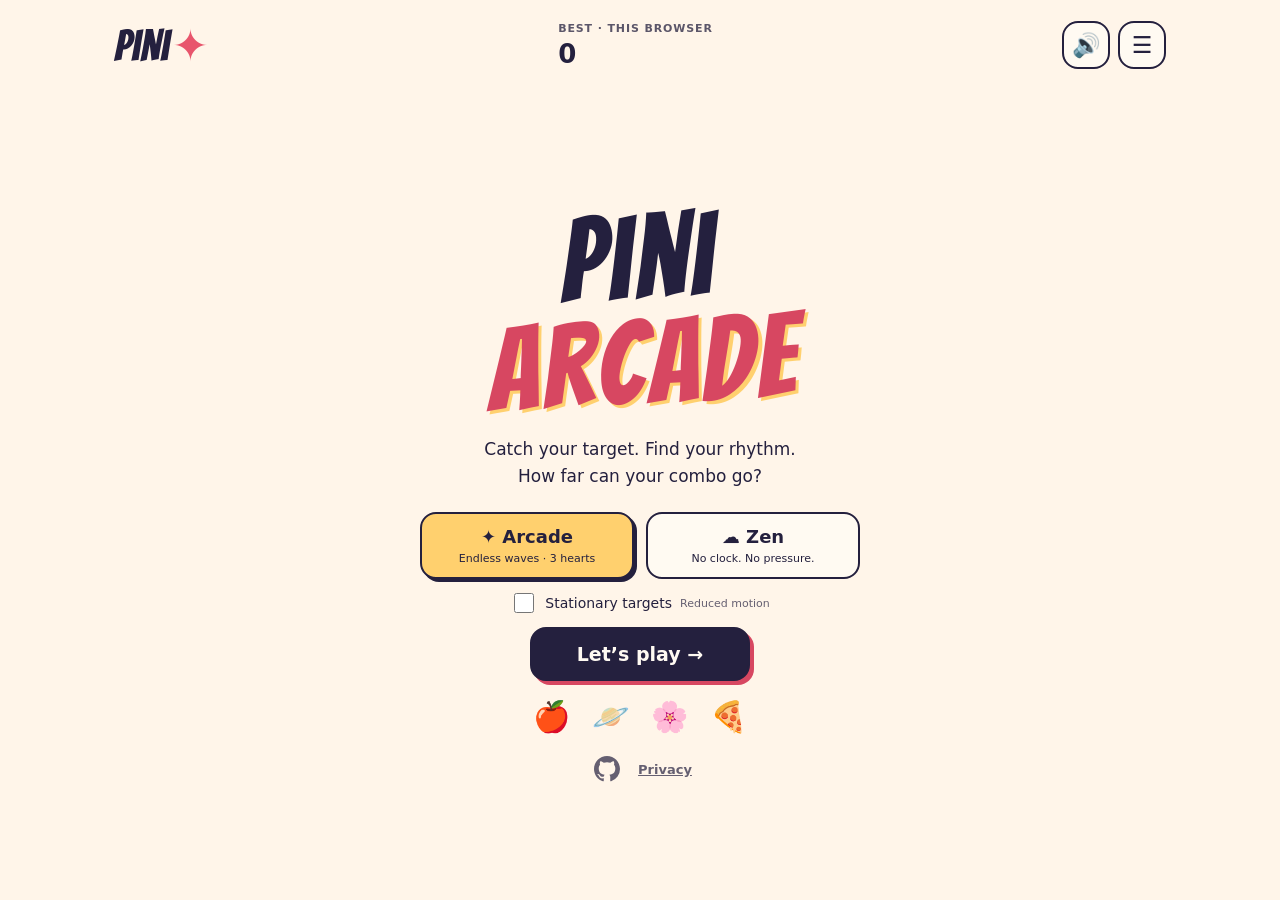
==== commit b7bddf3d: "Move score diagnostics into a hidden tabbed box, add a privacy policy and 90-day retention Co-Author" ====
--- a/index.html
+++ b/index.html
@@ -88,9 +88,12 @@
         <label class="toggle"><input id="stationary" type="checkbox"> Stationary targets <span>Reduced motion</span></label>
         <button id="play" class="primary">Let’s play →</button>
         <div class="title-emojis" aria-hidden="true"><span>🍎</span><span>🪐</span><span>🌸</span><span>🍕</span></div>
-        <a class="repo-link" href="https://github.com/atlesque/semina-be" target="_blank" rel="noopener noreferrer" aria-label="View source on GitHub (opens in a new tab)" title="View source on GitHub">
-          <svg viewBox="0 0 16 16" width="26" height="26" aria-hidden="true" focusable="false"><path fill="currentColor" d="M8 0C3.58 0 0 3.58 0 8c0 3.54 2.29 6.53 5.47 7.59.4.07.55-.17.55-.38 0-.19-.01-.82-.01-1.49-2.01.37-2.53-.49-2.69-.94-.09-.23-.48-.94-.82-1.13-.28-.15-.68-.52-.01-.53.63-.01 1.08.58 1.23.82.72 1.21 1.87.87 2.33.66.07-.52.28-.87.51-1.07-1.78-.2-3.64-.89-3.64-3.95 0-.87.31-1.59.82-2.15-.08-.2-.36-1.02.08-2.12 0 0 .67-.21 2.2.82a7.6 7.6 0 0 1 4 0c1.53-1.04 2.2-.82 2.2-.82.44 1.1.16 1.92.08 2.12.51.56.82 1.27.82 2.15 0 3.07-1.87 3.75-3.65 3.95.29.25.54.73.54 1.48 0 1.07-.01 1.93-.01 2.2 0 .21.15.46.55.38A8.01 8.01 0 0 0 16 8c0-4.42-3.58-8-8-8z"/></svg>
-        </a>
+        <div class="title-links">
+          <a class="repo-link" href="https://github.com/atlesque/semina-be" target="_blank" rel="noopener noreferrer" aria-label="View source on GitHub (opens in a new tab)" title="View source on GitHub">
+            <svg viewBox="0 0 16 16" width="26" height="26" aria-hidden="true" focusable="false"><path fill="currentColor" d="M8 0C3.58 0 0 3.58 0 8c0 3.54 2.29 6.53 5.47 7.59.4.07.55-.17.55-.38 0-.19-.01-.82-.01-1.49-2.01.37-2.53-.49-2.69-.94-.09-.23-.48-.94-.82-1.13-.28-.15-.68-.52-.01-.53.63-.01 1.08.58 1.23.82.72 1.21 1.87.87 2.33.66.07-.52.28-.87.51-1.07-1.78-.2-3.64-.89-3.64-3.95 0-.87.31-1.59.82-2.15-.08-.2-.36-1.02.08-2.12 0 0 .67-.21 2.2.82a7.6 7.6 0 0 1 4 0c1.53-1.04 2.2-.82 2.2-.82.44 1.1.16 1.92.08 2.12.51.56.82 1.27.82 2.15 0 3.07-1.87 3.75-3.65 3.95.29.25.54.73.54 1.48 0 1.07-.01 1.93-.01 2.2 0 .21.15.46.55.38A8.01 8.01 0 0 0 16 8c0-4.42-3.58-8-8-8z"/></svg>
+          </a>
+          <a class="privacy-link" href="privacy.html">Privacy</a>
+        </div>
       </section>
 
       <section id="game-screen" hidden aria-label="Game">
@@ -127,6 +130,7 @@
             <button id="submit-score" type="submit" class="secondary">Save score</button>
           </div>
           <p id="score-form-error" class="score-form-status error" role="alert"></p>
+          <p class="score-form-privacy">Saving stores your name and score publicly, plus your IP address and a browser fingerprint for 90 days to keep cheaters off the board. <a href="privacy.html">Privacy policy</a></p>
         </form>
         <p id="score-form-status" class="score-form-status" role="status"></p>
         <button id="retry" class="primary">Play again →</button>
@@ -174,6 +178,7 @@
     <script src="scripts/words.js"></script>
     <script src="scripts/game-engine.js"></script>
     <script src="scripts/leaderboard.js"></script>
+    <script src="scripts/fingerprint.js"></script>
     <script src="scripts/trophy.js"></script>
     <script src="scripts/audio-visualizer.js"></script>
     <script src="scripts/audio-player.js"></script>
--- a/styles/game.css
+++ b/styles/game.css
@@ -45,6 +45,10 @@
 .title-emojis { display: flex; justify-content: center; gap: 22px; margin-top: 18px; font-size: 30px; }
 .repo-link { display: inline-flex; margin-top: 16px; padding: 6px; border-radius: 50%; color: inherit; opacity: .7; transition: opacity .15s, transform .15s; }
 .repo-link:hover, .repo-link:focus-visible { opacity: 1; transform: scale(1.1); }
+.title-links { display: flex; align-items: center; gap: 12px; margin-top: 16px; }
+.title-links .repo-link { margin-top: 0; }
+.privacy-link { color: inherit; font-size: 13px; font-weight: 700; opacity: .7; }
+.privacy-link:hover, .privacy-link:focus-visible { opacity: 1; }
 #game-screen { height: 100%; max-width: 850px; margin: auto; position: relative; display: flex; flex-direction: column; }
 .target-panel { z-index: 1; padding: 8px 24px 14px; text-align: center; flex-shrink: 0; }
 .wave-line, .combo-row { display: flex; justify-content: space-between; align-items: center; gap: 8px; font-size: 12px; }
@@ -64,6 +68,7 @@
 #playfield::before { content: ''; position: absolute; inset: 0; background: repeating-linear-gradient(90deg, transparent 0, transparent calc(25% - 1px), #24203e0c calc(25% - 1px), #24203e0c 25%); pointer-events: none; }
 .game-object { position: absolute; top: 0; z-index: 2; width: 58px; height: 58px; font-size: 32px; padding: 0; border-radius: 50%; background: #fffaf2e8; border-color: #24203e44; box-shadow: 0 3px 0 #24203e18; transform: translateX(-50%); will-change: transform; animation: spawn .3s cubic-bezier(.3, 1.6, .5, 1) both; transition: border-color .15s, box-shadow .15s; }
 .game-object.in-zone { border-color: #24203e; box-shadow: 0 0 0 4px #ffd06e99, 0 3px 0 #24203e30; }
+.game-object:not(.in-zone) { cursor: default; }
 .game-object.bomb { border: 3px dashed #a52341; background: #ffe0e4; }
 .game-object.bomb::after { content: 'Avoid'; position: absolute; bottom: -3px; left: 0; width: 100%; font: 9px system-ui; font-weight: 800; color: #a52341; }
 .fever .game-object.target { border-color: #b22d6e; box-shadow: 0 0 0 4px #ffd06e, 0 4px 0 #b22d6e; }
@@ -100,6 +105,8 @@
 .score-form-row { display: flex; gap: 8px; }
 .score-form input { flex: 1; min-width: 0; min-height: 48px; padding: 0 14px; border: 2px solid #24203e; border-radius: 16px; background: #fffaf2; color: inherit; font-size: 18px; font-weight: 700; }
 .score-form-status { margin: 6px 0 0; font-size: 13px; }
+.score-form-privacy { margin: 8px 0 0; font-size: 11px; line-height: 1.5; opacity: .75; }
+.score-form-privacy a { color: inherit; font-weight: 700; }
 .score-form-status:empty { display: none; }
 .results-screen > .score-form-status { margin: 0 0 20px; font-weight: 700; }
 .results-screen.saved .hide-when-saved { display: none; }
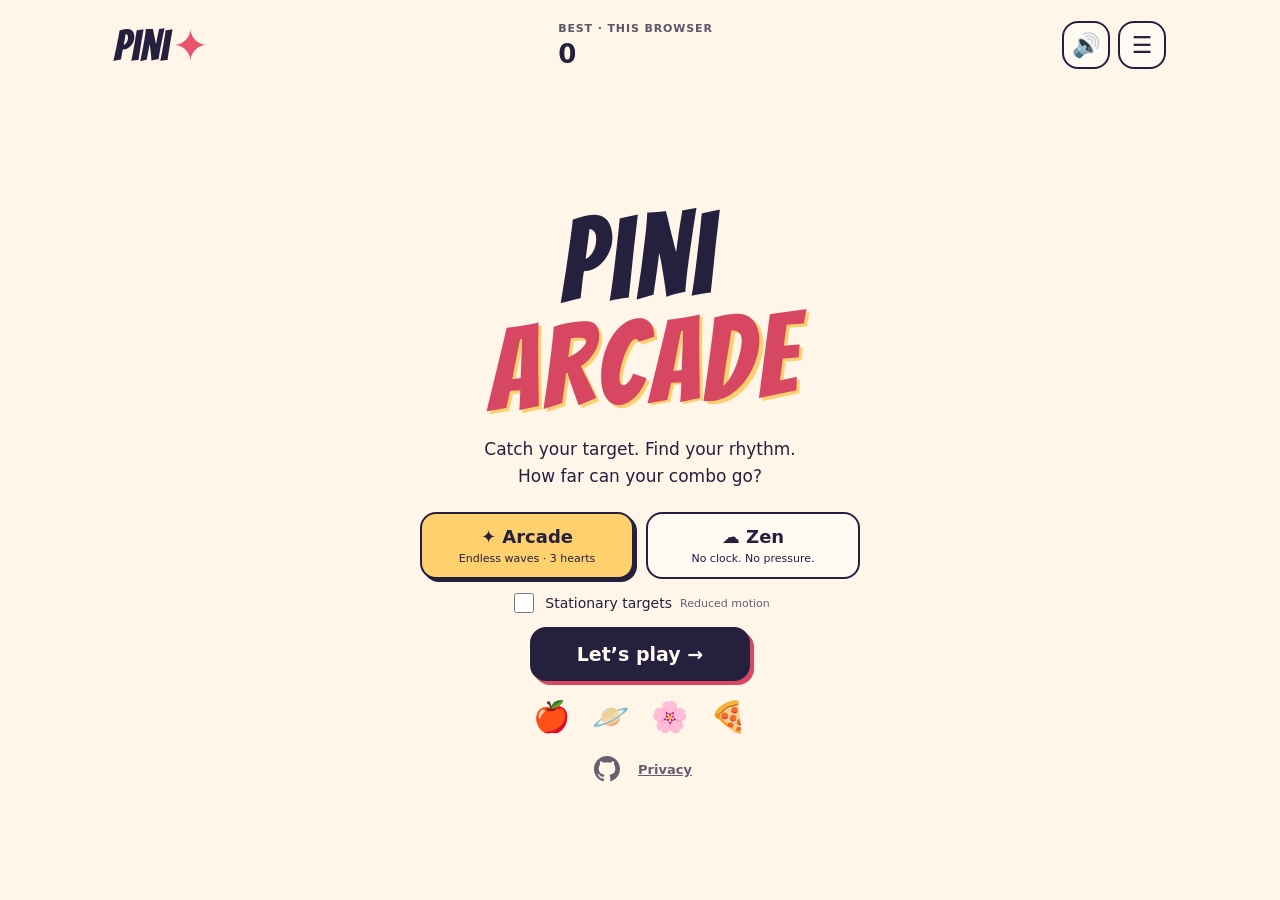
==== commit d5f6f9e5: "Self-host the Bangers font, drop the unused Material Symbols font and remove Google from the privacy" ====
--- a/index.html
+++ b/index.html
@@ -16,16 +16,7 @@
     <link rel="icon" href="favicon-32x32.png" type="image/png" sizes="32x32" />
     <link rel="apple-touch-icon" href="apple-touch-icon.png" />
     <link rel="manifest" href="site.webmanifest" />
-    <link rel="preconnect" href="https://fonts.googleapis.com" />
-    <link rel="preconnect" href="https://fonts.gstatic.com" crossorigin />
-    <link
-      href="https://fonts.googleapis.com/css2?family=Bangers&display=swap"
-      rel="stylesheet"
-    />
-    <link
-      href="https://fonts.googleapis.com/css2?family=Material+Symbols+Rounded&display=block"
-      rel="stylesheet"
-    />
+    <link rel="preload" href="fonts/bangers-latin.woff2" as="font" type="font/woff2" crossorigin />
     <meta property="og:type" content="website" />
     <meta property="og:site_name" content="Pini Arcade" />
     <meta property="og:locale" content="en_US" />
--- a/styles/game.css
+++ b/styles/game.css
@@ -1,3 +1,20 @@
+/* Bangers (SIL Open Font License, fonts/OFL.txt), self-hosted so no request goes to Google. */
+@font-face {
+  font-family: 'Bangers';
+  font-style: normal;
+  font-weight: 400;
+  font-display: swap;
+  src: url(../fonts/bangers-latin-ext.woff2) format('woff2');
+  unicode-range: U+0100-02BA, U+02BD-02C5, U+02C7-02CC, U+02CE-02D7, U+02DD-02FF, U+0304, U+0308, U+0329, U+1D00-1DBF, U+1E00-1E9F, U+1EF2-1EFF, U+2020, U+20A0-20AB, U+20AD-20C4, U+2113, U+2C60-2C7F, U+A720-A7FF;
+}
+@font-face {
+  font-family: 'Bangers';
+  font-style: normal;
+  font-weight: 400;
+  font-display: swap;
+  src: url(../fonts/bangers-latin.woff2) format('woff2');
+  unicode-range: U+0000-00FF, U+0131, U+0152-0153, U+02BB-02BC, U+02C6, U+02DA, U+02DC, U+0304, U+0308, U+0329, U+2000-206F, U+20AC, U+2122, U+2191, U+2193, U+2212, U+2215, U+FEFF, U+FFFD;
+}
 * { box-sizing: border-box; }
 :root { color-scheme: light; font-family: system-ui, sans-serif; color: #24203e; background: #fff5e9; }
 body { margin: 0; height: 100dvh; min-height: 480px; overflow: hidden; background: #fff5e9; isolation: isolate; }
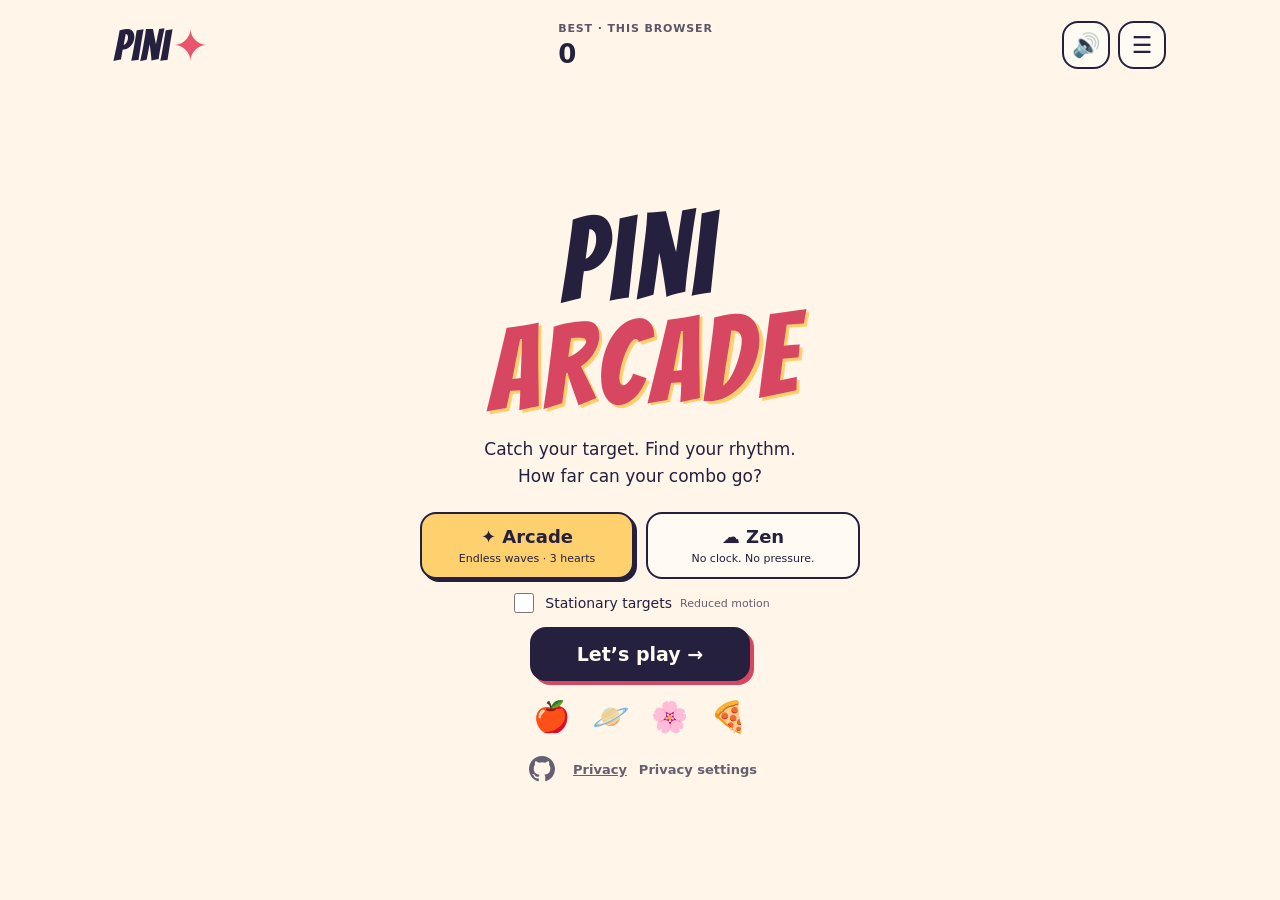
==== commit 9215baa2: "Load the shared analytics consent banner" ====
--- a/index.html
+++ b/index.html
@@ -53,6 +53,7 @@
       }
     </script>
     <link rel="stylesheet" href="styles/game.css" />
+    <script src="https://tools.atlesque.dev/consent.js" defer></script>
   </head>
   <body class="home-screen">
     <canvas id="audio-glow" aria-hidden="true"></canvas>
@@ -84,6 +85,7 @@
             <svg viewBox="0 0 16 16" width="26" height="26" aria-hidden="true" focusable="false"><path fill="currentColor" d="M8 0C3.58 0 0 3.58 0 8c0 3.54 2.29 6.53 5.47 7.59.4.07.55-.17.55-.38 0-.19-.01-.82-.01-1.49-2.01.37-2.53-.49-2.69-.94-.09-.23-.48-.94-.82-1.13-.28-.15-.68-.52-.01-.53.63-.01 1.08.58 1.23.82.72 1.21 1.87.87 2.33.66.07-.52.28-.87.51-1.07-1.78-.2-3.64-.89-3.64-3.95 0-.87.31-1.59.82-2.15-.08-.2-.36-1.02.08-2.12 0 0 .67-.21 2.2.82a7.6 7.6 0 0 1 4 0c1.53-1.04 2.2-.82 2.2-.82.44 1.1.16 1.92.08 2.12.51.56.82 1.27.82 2.15 0 3.07-1.87 3.75-3.65 3.95.29.25.54.73.54 1.48 0 1.07-.01 1.93-.01 2.2 0 .21.15.46.55.38A8.01 8.01 0 0 0 16 8c0-4.42-3.58-8-8-8z"/></svg>
           </a>
           <a class="privacy-link" href="privacy.html">Privacy</a>
+          <button type="button" class="privacy-link" data-privacy-settings>Privacy settings</button>
         </div>
       </section>
 
@@ -121,7 +123,7 @@
             <button id="submit-score" type="submit" class="secondary">Save score</button>
           </div>
           <p id="score-form-error" class="score-form-status error" role="alert"></p>
-          <p class="score-form-privacy">Saving stores your name and score publicly, plus your IP address and a browser fingerprint for 90 days to keep cheaters off the board. <a href="privacy.html">Privacy policy</a></p>
+          <p class="score-form-privacy">By saving your score, you agree to the <a href="privacy.html">privacy policy</a>.</p>
         </form>
         <p id="score-form-status" class="score-form-status" role="status"></p>
         <button id="retry" class="primary">Play again →</button>
--- a/styles/game.css
+++ b/styles/game.css
@@ -26,7 +26,7 @@
 button, input { font: inherit; }
 button, a, input { -webkit-tap-highlight-color: transparent; }
 button { min-height: 48px; cursor: pointer; border: 2px solid #24203e; border-radius: 16px; color: inherit; background: #fffaf2; font-weight: 750; touch-action: manipulation; }
-button:hover { background: #ffe4b6; }
+button:not(.game-object):hover { background: #ffe4b6; }
 button:focus-visible, a:focus-visible, input:focus-visible { outline: 3px solid #5647df; outline-offset: 4px; }
 [hidden] { display: none !important; }
 #audio-glow { position: fixed; inset: 0; width: 100%; height: 100%; pointer-events: none; opacity: .2; }
@@ -66,6 +66,7 @@
 .title-links .repo-link { margin-top: 0; }
 .privacy-link { color: inherit; font-size: 13px; font-weight: 700; opacity: .7; }
 .privacy-link:hover, .privacy-link:focus-visible { opacity: 1; }
+button.privacy-link, button.privacy-link:not(.game-object):hover { min-height: 0; padding: 0; border: 0; border-radius: 0; background: none; }
 #game-screen { height: 100%; max-width: 850px; margin: auto; position: relative; display: flex; flex-direction: column; }
 .target-panel { z-index: 1; padding: 8px 24px 14px; text-align: center; flex-shrink: 0; }
 .wave-line, .combo-row { display: flex; justify-content: space-between; align-items: center; gap: 8px; font-size: 12px; }
